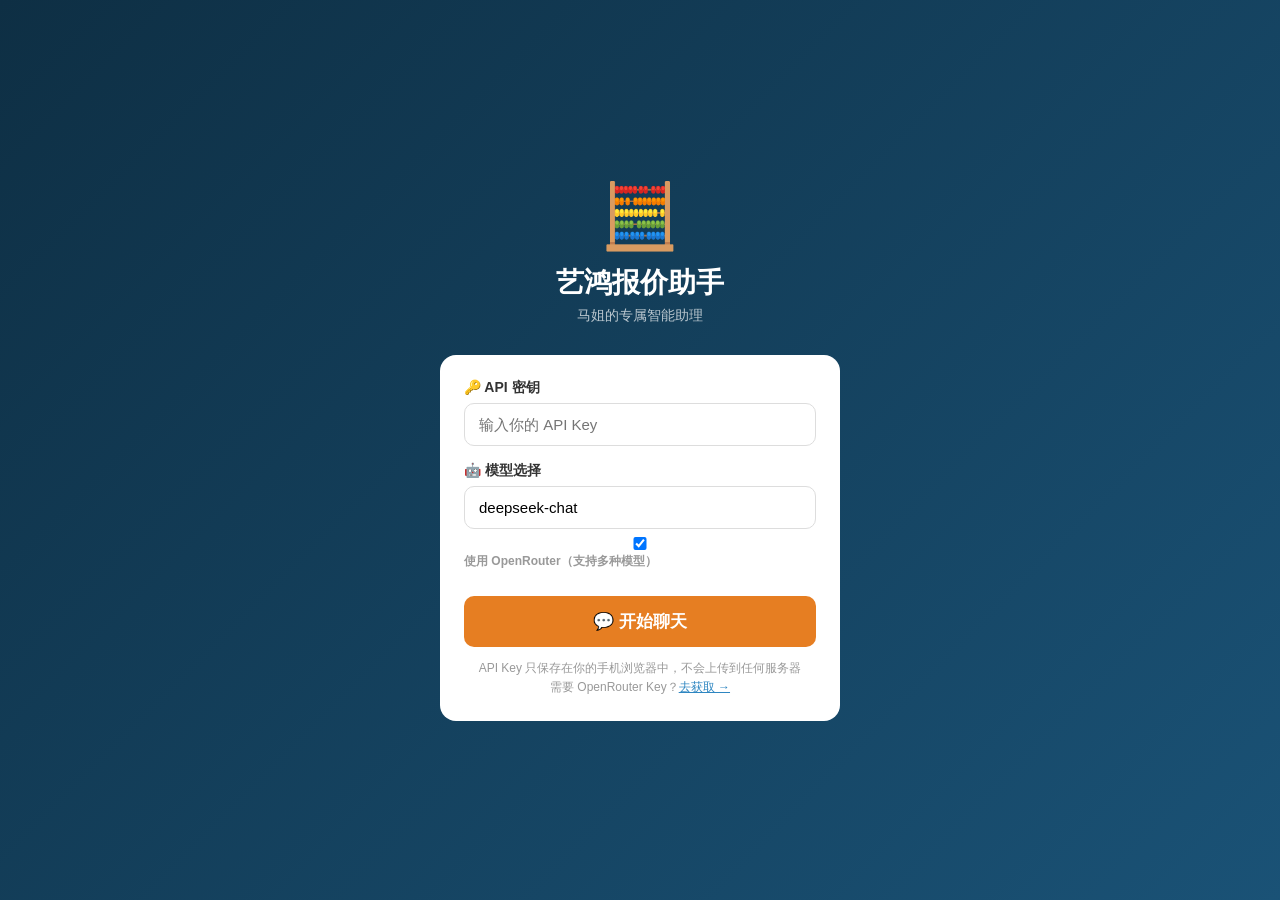
==== assistant.html @ e2c83c16 "Add mobile quote assistant for 马姐" ====
<!DOCTYPE html>
<html lang="zh-CN">
<head>
    <meta charset="UTF-8">
    <meta name="viewport" content="width=device-width, initial-scale=1.0, maximum-scale=1.0, user-scalable=no">
    <title>小艺 · 艺鸿报价助手</title>
    <style>
        /* ========== 全局重置 ========== */
        * { margin: 0; padding: 0; box-sizing: border-box; }
        body {
            font-family: -apple-system, BlinkMacSystemFont, 'PingFang SC', 'Microsoft YaHei', sans-serif;
            background: #f0f0f0;
            color: #333;
            height: 100vh;
            overflow: hidden;
        }

        /* ========== 设置页 ========== */
        #setupPage {
            display: flex;
            flex-direction: column;
            align-items: center;
            justify-content: center;
            min-height: 100vh;
            padding: 30px 20px;
            background: linear-gradient(135deg, #0e2f44, #1a5276);
            color: white;
        }
        #setupPage.hidden { display: none; }
        .setup-logo {
            font-size: 64px;
            margin-bottom: 10px;
        }
        .setup-title {
            font-size: 28px;
            font-weight: 700;
            margin-bottom: 5px;
        }
        .setup-sub {
            font-size: 14px;
            opacity: 0.7;
            margin-bottom: 30px;
        }
        .setup-box {
            background: white;
            border-radius: 16px;
            padding: 24px;
            width: 100%;
            max-width: 400px;
            color: #333;
        }
        .setup-box label {
            display: block;
            font-size: 14px;
            font-weight: 600;
            margin-bottom: 6px;
            margin-top: 16px;
        }
        .setup-box label:first-child { margin-top: 0; }
        .setup-box input, .setup-box textarea {
            width: 100%;
            padding: 12px 14px;
            border: 1px solid #ddd;
            border-radius: 10px;
            font-size: 15px;
            font-family: inherit;
            outline: none;
        }
        .setup-box input:focus, .setup-box textarea:focus {
            border-color: #2e86c1;
            box-shadow: 0 0 0 3px rgba(46,134,193,0.15);
        }
        .setup-box textarea { height: 100px; resize: vertical; font-size: 13px; }
        .setup-btn {
            width: 100%;
            padding: 14px;
            margin-top: 20px;
            background: #e67e22;
            color: white;
            border: none;
            border-radius: 10px;
            font-size: 17px;
            font-weight: 600;
            cursor: pointer;
        }
        .setup-btn:active { opacity: 0.8; }
        .setup-tip {
            font-size: 12px;
            color: #999;
            text-align: center;
            margin-top: 12px;
            line-height: 1.6;
        }
        .setup-tip a { color: #2e86c1; }

        /* ========== 聊天页 ========== */
        #chatPage { display: none; flex-direction: column; height: 100vh; }
        #chatPage.active { display: flex; }

        /* 顶部栏 */
        .chat-header {
            background: linear-gradient(135deg, #0e2f44, #1a5276);
            color: white;
            padding: 14px 16px;
            display: flex;
            align-items: center;
            gap: 12px;
            flex-shrink: 0;
        }
        .chat-header .avatar {
            width: 40px; height: 40px;
            background: #e67e22;
            border-radius: 50%;
            display: flex;
            align-items: center;
            justify-content: center;
            font-size: 20px;
            flex-shrink: 0;
        }
        .chat-header .info { flex: 1; }
        .chat-header .info h2 { font-size: 17px; font-weight: 600; }
        .chat-header .info p { font-size: 12px; opacity: 0.7; }
        .chat-header .settings-btn {
            background: none; border: none; color: white;
            font-size: 24px; cursor: pointer; padding: 4px;
        }

        /* 消息区 */
        .messages {
            flex: 1;
            overflow-y: auto;
            padding: 16px;
            background: #f5f7fa;
            display: flex;
            flex-direction: column;
            gap: 12px;
        }
        .messages::-webkit-scrollbar { width: 4px; }
        .messages::-webkit-scrollbar-thumb { background: #ccc; border-radius: 4px; }

        /* 消息气泡 */
        .msg {
            display: flex;
            gap: 10px;
            max-width: 88%;
            animation: fadeIn 0.3s ease;
        }
        @keyframes fadeIn { from { opacity: 0; transform: translateY(8px); } to { opacity: 1; transform: translateY(0); } }
        .msg.user { align-self: flex-end; flex-direction: row-reverse; }
        .msg.bot { align-self: flex-start; }

        .msg .bubble {
            padding: 12px 16px;
            border-radius: 16px;
            font-size: 15px;
            line-height: 1.6;
            word-break: break-word;
            white-space: pre-wrap;
        }
        .msg.user .bubble {
            background: #2e86c1;
            color: white;
            border-bottom-right-radius: 4px;
        }
        .msg.bot .bubble {
            background: white;
            color: #333;
            border-bottom-left-radius: 4px;
            box-shadow: 0 1px 4px rgba(0,0,0,0.06);
        }
        .msg .avatar-icon {
            width: 34px; height: 34px;
            border-radius: 50%;
            display: flex; align-items: center; justify-content: center;
            flex-shrink: 0;
            font-size: 16px;
        }
        .msg.user .avatar-icon { background: #1a5276; }
        .msg.bot .avatar-icon { background: #e67e22; }

        .typing .bubble {
            display: flex;
            gap: 4px;
            align-items: center;
            padding: 16px 20px;
        }
        .typing .dot {
            width: 8px; height: 8px;
            background: #ccc;
            border-radius: 50%;
            animation: typing 1.4s infinite;
        }
        .typing .dot:nth-child(2) { animation-delay: 0.2s; }
        .typing .dot:nth-child(3) { animation-delay: 0.4s; }
        @keyframes typing {
            0%, 60%, 100% { opacity: 0.3; transform: scale(0.8); }
            30% { opacity: 1; transform: scale(1); }
        }

        /* 输入区 */
        .input-area {
            padding: 12px 14px;
            background: white;
            border-top: 1px solid #e8e8e8;
            display: flex;
            gap: 10px;
            align-items: flex-end;
            flex-shrink: 0;
        }
        .input-area textarea {
            flex: 1;
            border: none;
            outline: none;
            font-size: 16px;
            font-family: inherit;
            padding: 8px 0;
            max-height: 100px;
            resize: none;
            line-height: 1.5;
        }
        .input-area .send-btn {
            width: 44px; height: 44px;
            background: #2e86c1;
            color: white;
            border: none;
            border-radius: 50%;
            font-size: 20px;
            display: flex;
            align-items: center;
            justify-content: center;
            cursor: pointer;
            flex-shrink: 0;
        }
        .input-area .send-btn:disabled { opacity: 0.4; }
        .input-area .send-btn:active { transform: scale(0.95); }

        .welcome-msg {
            text-align: center;
            padding: 40px 20px;
            color: #999;
        }
        .welcome-msg .icon { font-size: 48px; margin-bottom: 10px; }
        .welcome-msg h3 { font-size: 18px; color: #666; margin-bottom: 8px; }
        .welcome-msg p { font-size: 14px; line-height: 1.6; }
        .welcome-msg .tips {
            margin-top: 16px;
            text-align: left;
            background: white;
            border-radius: 12px;
            padding: 14px 18px;
        }
        .welcome-msg .tips div {
            font-size: 14px;
            padding: 6px 0;
            color: #555;
        }
    </style>
</head>
<body>

<!-- ========== 设置页 ========== -->
<div id="setupPage">
    <div class="setup-logo">🧮</div>
    <div class="setup-title">艺鸿报价助手</div>
    <div class="setup-sub">马姐的专属智能助理</div>
    <div class="setup-box">
        <label>🔑 API 密钥</label>
        <input type="password" id="apiKey" placeholder="输入你的 API Key">

        <label>🤖 模型选择</label>
        <input type="text" id="modelName" value="deepseek-chat" placeholder="deepseek-chat 或 gpt-4o-mini 等">

        <label style="margin-top:8px;font-size:12px;color:#999;">
            <input type="checkbox" id="useOpenRouter" checked> 使用 OpenRouter（支持多种模型）
        </label>

        <button class="setup-btn" onclick="startChat()">💬 开始聊天</button>
        <div class="setup-tip">
            API Key 只保存在你的手机浏览器中，不会上传到任何服务器<br>
            需要 OpenRouter Key？<a href="https://openrouter.ai/keys" target="_blank">去获取 →</a>
        </div>
    </div>
</div>

<!-- ========== 聊天页 ========== -->
<div id="chatPage">
    <div class="chat-header">
        <div class="avatar">🧮</div>
        <div class="info">
            <h2>小艺</h2>
            <p>在线 · 艺鸿报价助手</p>
        </div>
        <button class="settings-btn" onclick="showSettings()">⚙️</button>
    </div>

    <div class="messages" id="messageList">
        <div class="welcome-msg" id="welcomeMsg">
            <div class="icon">👋</div>
            <h3>马姐，您好！</h3>
            <p>我是小艺，有什么需要帮忙的尽管说~</p>
            <div class="tips">
                <div>📌 试试问我：</div>
                <div>"查一下木质地台的价格"</div>
                <div>"算个60㎡展台大概多少钱"</div>
                <div>"客户说贵了，帮我写个回复"</div>
            </div>
        </div>
    </div>

    <div class="input-area">
        <textarea id="inputBox" rows="1" placeholder="想问什么直接说..." oninput="autoResize(this)" onkeydown="handleKey(event)"></textarea>
        <button class="send-btn" id="sendBtn" onclick="sendMessage()">➤</button>
    </div>
</div>

<script>
/* ========== 状态 ========== */
let messages = [];
let isSending = false;

/* ========== 本地存储 ========== */
const STORAGE_KEY = 'yihong_quote_config';

function loadConfig() {
    try {
        const saved = localStorage.getItem(STORAGE_KEY);
        if (saved) {
            const config = JSON.parse(saved);
            document.getElementById('apiKey').value = config.apiKey || '';
            document.getElementById('modelName').value = config.model || 'deepseek-chat';
            document.getElementById('useOpenRouter').checked = config.useOpenRouter !== false;
        }
    } catch(e) {}
}

function saveConfig() {
    localStorage.setItem(STORAGE_KEY, JSON.stringify({
        apiKey: document.getElementById('apiKey').value,
        model: document.getElementById('modelName').value,
        useOpenRouter: document.getElementById('useOpenRouter').checked
    }));
}

/* ========== 启动聊天 ========== */
function startChat() {
    const key = document.getElementById('apiKey').value.trim();
    if (!key) {
        alert('请输入 API Key');
        return;
    }
    saveConfig();
    document.getElementById('setupPage').classList.add('hidden');
    document.getElementById('chatPage').classList.add('active');
}

function showSettings() {
    document.getElementById('chatPage').classList.remove('active');
    document.getElementById('setupPage').classList.remove('hidden');
}

/* ========== 系统提示词 ========== */
function getSystemPrompt() {
    return `你是「小艺」，厦门市艺鸿会议展览服务有限公司的智能报价助手。
你的用户是马姐（陈锦灿的妻子），年龄偏大。
你的任务是直接帮她完成工作，她说什么你直接做，不要教她步骤。

## 沟通风格
- 叫她「马姐」，说话亲切温和简洁
- 价格数字要清晰，重要信息用 emoji 标注
- 她问什么你直接做完给她，不要反问"要不要我帮你"

## 公司信息
- 公司：厦门市艺鸿会议展览服务有限公司
- 电话/微信：13850000033
- 地址：厦门市思明区明发国际新城15号701
- 税点：6%，报价有效期15天
- 付款：预付50%，验收后付清

## 价格数据库（36项）
地面类：木质地台18厘80元/㎡、15厘65元/㎡、钢结构120元/㎡、玻璃180元/㎡、地毯20元/㎡
接待台：简约500元/米、造型800元/米、烤漆1100元/米
墙面：形象墙350元/㎡、展示背板280元/㎡、储物柜450元/米、隔断墙200元/㎡、造型结构2000元/项、桁架35元/米、包柱600元/根
装饰：烤漆玻璃250元/㎡、拉布灯箱320元/㎡、软膜灯箱400元/㎡、PVC字3元/cm、亚克力字5元/cm、发光字8元/cm、UV喷印80元/㎡、车贴40元/㎡
家具：洽谈桌80元/张、洽谈椅50元/把、高脚桌100元/张、吧台椅60元/把、资料架80元/个、垃圾桶30元/个、绿植60元/盆、吧台凳55元/把、展示矮柜300元/米、展示高柜500元/米、旋转展台1500元/套
电工：LED射灯45元/个、LED灯带30元/米
运输：运输费1500元/项、管理费800元/项

## 报价规则
- 金额=数量×单价，小计=∑金额，税=小计×6%，总价=小计+税
- 厦门本地标准价；福建省内×1.05；省外×1.10；一线城市×1.15~1.20

当马姐让你写报价或算价格时，直接算好完整的给她。`;
}

/* ========== 发送消息 ========== */
async function sendMessage() {
    const input = document.getElementById('inputBox');
    const text = input.value.trim();
    if (!text || isSending) return;

    input.value = '';
    autoResize(input);
    addMessage(text, 'user');
    isSending = true;
    document.getElementById('sendBtn').disabled = true;

    // 显示打字中
    showTyping();

    try {
        const reply = await callAPI(text);
        hideTyping();
        addMessage(reply, 'bot');
    } catch(err) {
        hideTyping();
        addMessage('😅 马姐，我出了点小问题：' + err.message + '\n\n您检查一下 API Key 有没有填对？', 'bot');
    }

    isSending = false;
    document.getElementById('sendBtn').disabled = false;
}

function handleKey(e) {
    if (e.key === 'Enter' && !e.shiftKey) {
        e.preventDefault();
        sendMessage();
    }
}

function autoResize(el) {
    el.style.height = 'auto';
    el.style.height = Math.min(el.scrollHeight, 100) + 'px';
}

/* ========== 消息气泡 ========== */
function addMessage(text, role) {
    const welcome = document.getElementById('welcomeMsg');
    if (welcome) welcome.style.display = 'none';

    const list = document.getElementById('messageList');
    const div = document.createElement('div');
    div.className = 'msg ' + role;

    const avatar = role === 'user' ? '👤' : '🧮';
    div.innerHTML = `
        <div class="avatar-icon">${avatar}</div>
        <div class="bubble">${escapeHtml(text)}</div>
    `;
    list.appendChild(div);
    list.scrollTop = list.scrollHeight;
}

function showTyping() {
    const list = document.getElementById('messageList');
    const div = document.createElement('div');
    div.className = 'msg bot typing';
    div.id = 'typingIndicator';
    div.innerHTML = `
        <div class="avatar-icon">🧮</div>
        <div class="bubble">
            <span class="dot"></span>
            <span class="dot"></span>
            <span class="dot"></span>
        </div>
    `;
    list.appendChild(div);
    list.scrollTop = list.scrollHeight;
}

function hideTyping() {
    const el = document.getElementById('typingIndicator');
    if (el) el.remove();
}

/* ========== API 调用 ========== */
async function callAPI(userMessage) {
    const apiKey = document.getElementById('apiKey').value.trim();
    const model = document.getElementById('modelName').value.trim() || 'deepseek-chat';
    const useOpenRouter = document.getElementById('useOpenRouter').checked;

    // 构建消息历史
    const history = [];
    const msgDivs = document.querySelectorAll('.msg:not(.typing) .bubble');
    msgDivs.forEach(b => {
        const parent = b.closest('.msg');
        const role = parent.classList.contains('user') ? 'user' : 'assistant';
        history.push({ role, content: b.textContent });
    });

    const systemMsg = { role: 'system', content: getSystemPrompt() };

    let url, headers, body;

    if (useOpenRouter) {
        url = 'https://openrouter.ai/api/v1/chat/completions';
        headers = {
            'Authorization': 'Bearer ' + apiKey,
            'Content-Type': 'application/json',
            'HTTP-Referer': window.location.origin,
            'X-Title': '艺鸿报价助手'
        };
    } else {
        // DeepSeek 官方 API
        url = 'https://api.deepseek.com/v1/chat/completions';
        headers = {
            'Authorization': 'Bearer ' + apiKey,
            'Content-Type': 'application/json'
        };
    }

    body = {
        model: model,
        messages: [systemMsg, ...history, { role: 'user', content: userMessage }],
        max_tokens: 2048,
        temperature: 0.7
    };

    const resp = await fetch(url, {
        method: 'POST',
        headers: headers,
        body: JSON.stringify(body)
    });

    if (!resp.ok) {
        const errText = await resp.text();
        throw new Error('API 错误 (' + resp.status + '): ' + errText);
    }

    const data = await resp.json();
    return data.choices[0].message.content;
}

/* ========== 工具函数 ========== */
function escapeHtml(text) {
    return text
        .replace(/&/g, '&amp;')
        .replace(/</g, '&lt;')
        .replace(/>/g, '&gt;')
        .replace(/\n/g, '<br>');
}

/* ========== 初始化 ========== */
loadConfig();
</script>
</body>
</html>
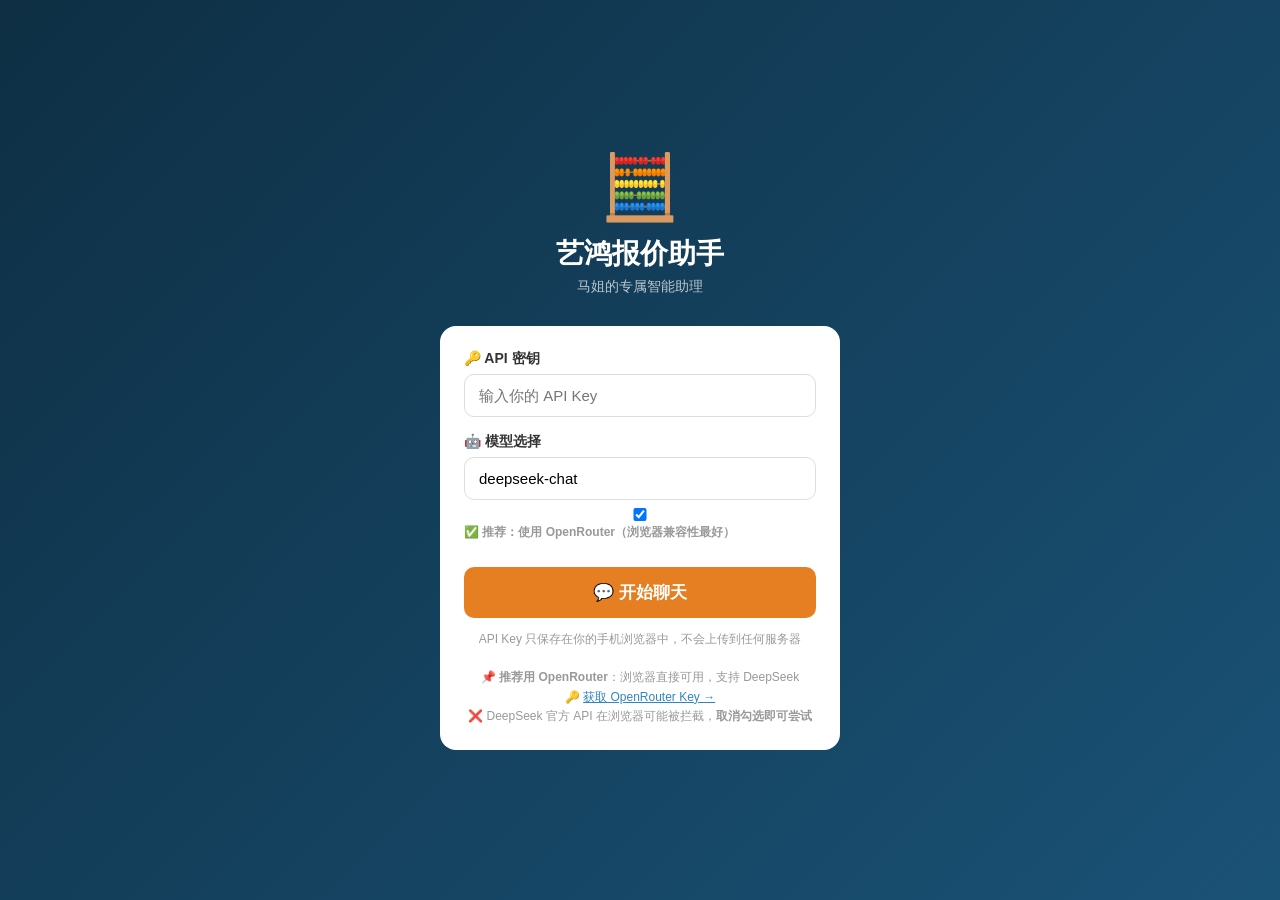
==== commit d9081a45: "Fix: better error handling for API/CORS issues" ====
--- a/assistant.html
+++ b/assistant.html
@@ -271,13 +271,15 @@
         <input type="text" id="modelName" value="deepseek-chat" placeholder="deepseek-chat 或 gpt-4o-mini 等">
 
         <label style="margin-top:8px;font-size:12px;color:#999;">
-            <input type="checkbox" id="useOpenRouter" checked> 使用 OpenRouter（支持多种模型）
+            <input type="checkbox" id="useOpenRouter" checked> ✅ 推荐：使用 OpenRouter（浏览器兼容性最好）
         </label>
 
         <button class="setup-btn" onclick="startChat()">💬 开始聊天</button>
         <div class="setup-tip">
-            API Key 只保存在你的手机浏览器中，不会上传到任何服务器<br>
-            需要 OpenRouter Key？<a href="https://openrouter.ai/keys" target="_blank">去获取 →</a>
+            API Key 只保存在你的手机浏览器中，不会上传到任何服务器<br><br>
+            📌 <strong>推荐用 OpenRouter</strong>：浏览器直接可用，支持 DeepSeek<br>
+            🔑 <a href="https://openrouter.ai/keys" target="_blank">获取 OpenRouter Key →</a><br>
+            ❌ DeepSeek 官方 API 在浏览器可能被拦截，<strong>取消勾选即可尝试</strong>
         </div>
     </div>
 </div>
@@ -413,7 +415,14 @@
         addMessage(reply, 'bot');
     } catch(err) {
         hideTyping();
-        addMessage('😅 马姐，我出了点小问题：' + err.message + '\n\n您检查一下 API Key 有没有填对？', 'bot');
+        const msg = err.message + '';
+        let hint = '您检查一下 API Key 有没有填对？';
+        if (msg.includes('Failed to fetch') || msg.includes('NetworkError') || msg.includes('CORS')) {
+            hint = '这是浏览器的跨域限制问题。\n✅ 解决办法：勾选「使用 OpenRouter」再试\n🔑 去 openrouter.ai/keys 免费申请 Key';
+        } else if (msg.includes('401') || msg.includes('unauthorized') || msg.includes('invalid')) {
+            hint = 'API Key 填错了，请检查有没有复制完整（包含 sk- 开头）';
+        }
+        addMessage('😅 小艺出了点问题：\n' + hint, 'bot');
     }
 
     isSending = false;
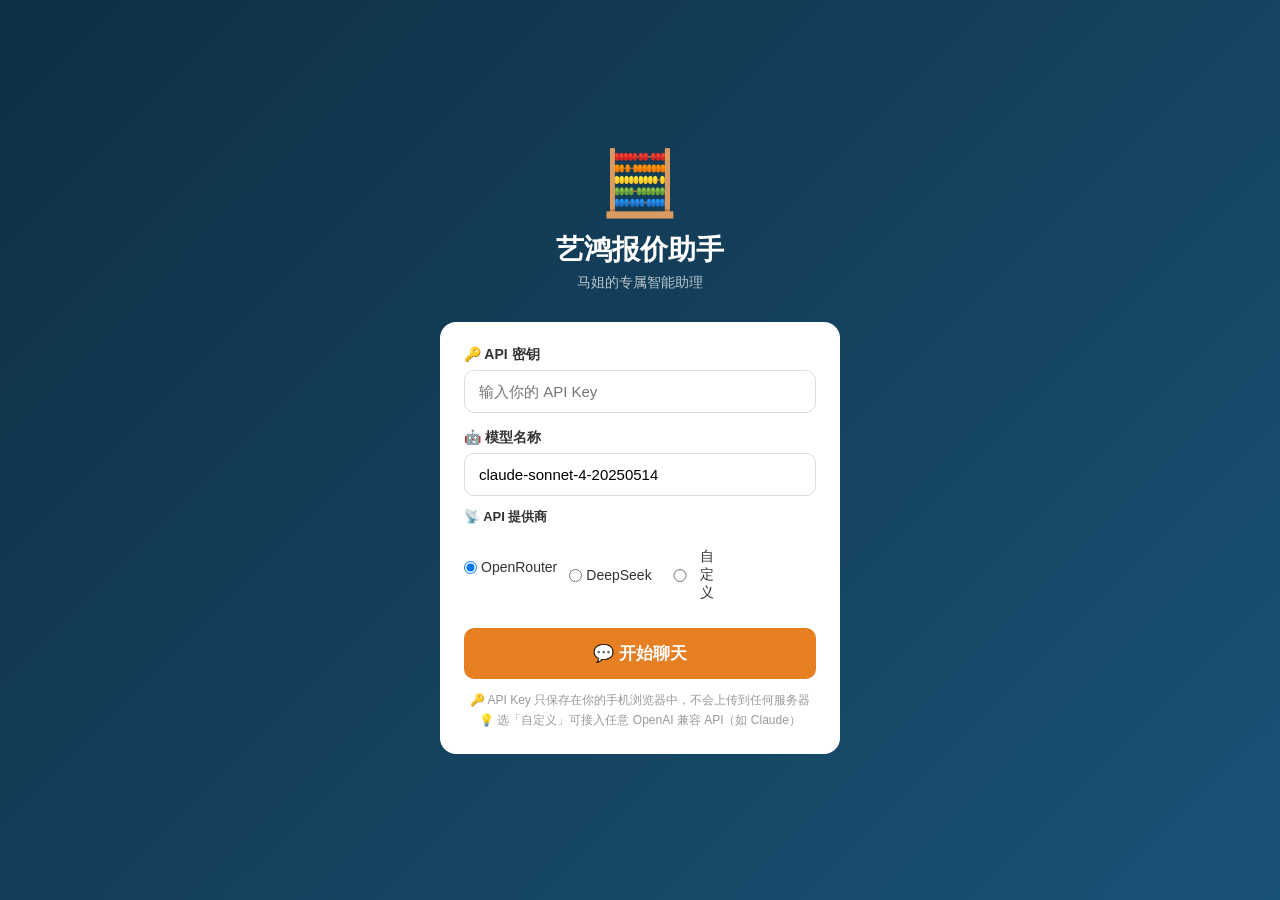
==== commit 1535efed: "Add custom API provider option (Claude third-party API support) Replaced OpenRouter checkbox with th" ====
--- a/assistant.html
+++ b/assistant.html
@@ -234,6 +234,56 @@
         .input-area .send-btn:disabled { opacity: 0.4; }
         .input-area .send-btn:active { transform: scale(0.95); }
 
+        /* ========== 文件上传 ========== */
+        .upload-btn {
+            width: 44px; height: 44px;
+            background: none; border: none;
+            border-radius: 50%;
+            font-size: 22px;
+            cursor: pointer;
+            flex-shrink: 0;
+            display: flex;
+            align-items: center;
+            justify-content: center;
+            color: #888;
+        }
+        .upload-btn:active { color: #2e86c1; }
+        .file-preview {
+            display: none;
+            flex-wrap: wrap; gap: 8px;
+            padding: 8px 14px 0 14px;
+            background: #fff;
+        }
+        .file-preview.has-files { display: flex; }
+        .file-chip {
+            display: flex; align-items: center; gap: 6px;
+            background: #f0f4f8;
+            border-radius: 8px;
+            padding: 6px 10px;
+            font-size: 13px;
+            max-width: 220px;
+        }
+        .file-chip .fname {
+            overflow: hidden; text-overflow: ellipsis;
+            white-space: nowrap; flex: 1;
+        }
+        .file-chip .fdel {
+            cursor: pointer; color: #aaa;
+            font-size: 14px; line-height: 1;
+        }
+        .file-chip .fdel:hover { color: #e74c3c; }
+        .chat-img-wrap {
+            margin-top: 8px;
+            border-radius: 8px;
+            overflow: hidden;
+            max-width: 240px;
+        }
+        .chat-img-wrap img {
+            width: 100%; height: auto;
+            display: block;
+            border-radius: 8px;
+        }
+
         .welcome-msg {
             text-align: center;
             padding: 40px 20px;
@@ -267,19 +317,30 @@
         <label>🔑 API 密钥</label>
         <input type="password" id="apiKey" placeholder="输入你的 API Key">
 
-        <label>🤖 模型选择</label>
-        <input type="text" id="modelName" value="deepseek-chat" placeholder="deepseek-chat 或 gpt-4o-mini 等">
-
-        <label style="margin-top:8px;font-size:12px;color:#999;">
-            <input type="checkbox" id="useOpenRouter" checked> ✅ 推荐：使用 OpenRouter（浏览器兼容性最好）
-        </label>
+        <label>🤖 模型名称</label>
+        <input type="text" id="modelName" value="claude-sonnet-4-20250514" placeholder="claude-sonnet-4-20250514 等">
+
+        <label style="margin-top:12px;font-size:13px;font-weight:600;">📡 API 提供商</label>
+        <div style="display:flex;gap:12px;margin-top:6px;flex-wrap:wrap;">
+            <label style="font-size:14px;font-weight:400;display:flex;align-items:center;gap:4px;cursor:pointer;">
+                <input type="radio" name="provider" value="openrouter" checked> OpenRouter
+            </label>
+            <label style="font-size:14px;font-weight:400;display:flex;align-items:center;gap:4px;cursor:pointer;">
+                <input type="radio" name="provider" value="deepseek"> DeepSeek
+            </label>
+            <label style="font-size:14px;font-weight:400;display:flex;align-items:center;gap:4px;cursor:pointer;">
+                <input type="radio" name="provider" value="custom"> 自定义
+            </label>
+        </div>
+        <div id="customUrlRow" style="display:none;margin-top:8px;">
+            <label style="font-size:13px;">API 地址</label>
+            <input type="text" id="customApiUrl" value="https://xiaoma.best/v1" placeholder="https://xxx.com/v1">
+        </div>
 
         <button class="setup-btn" onclick="startChat()">💬 开始聊天</button>
         <div class="setup-tip">
-            API Key 只保存在你的手机浏览器中，不会上传到任何服务器<br><br>
-            📌 <strong>推荐用 OpenRouter</strong>：浏览器直接可用，支持 DeepSeek<br>
-            🔑 <a href="https://openrouter.ai/keys" target="_blank">获取 OpenRouter Key →</a><br>
-            ❌ DeepSeek 官方 API 在浏览器可能被拦截，<strong>取消勾选即可尝试</strong>
+            🔑 API Key 只保存在你的手机浏览器中，不会上传到任何服务器<br>
+            💡 选「自定义」可接入任意 OpenAI 兼容 API（如 Claude）
         </div>
     </div>
 </div>
@@ -308,8 +369,11 @@
             </div>
         </div>
     </div>
+    <div class="file-preview" id="filePreview"></div>
+    <input type="file" id="fileInput" accept="image/*,.txt,.csv,.json,.md,.pdf" multiple style="display:none">
 
     <div class="input-area">
+        <button class="upload-btn" id="uploadBtn" type="button" onclick="document.getElementById('fileInput').click()">📎</button>
         <textarea id="inputBox" rows="1" placeholder="想问什么直接说..." oninput="autoResize(this)" onkeydown="handleKey(event)"></textarea>
         <button class="send-btn" id="sendBtn" onclick="sendMessage()">➤</button>
     </div>
@@ -329,19 +393,56 @@
         if (saved) {
             const config = JSON.parse(saved);
             document.getElementById('apiKey').value = config.apiKey || '';
-            document.getElementById('modelName').value = config.model || 'deepseek-chat';
-            document.getElementById('useOpenRouter').checked = config.useOpenRouter !== false;
+            document.getElementById('modelName').value = config.model || 'claude-sonnet-4-20250514';
+            // 恢复提供商选择
+            const provider = config.provider || 'openrouter';
+            const radio = document.querySelector('input[name="provider"][value="' + provider + '"]');
+            if (radio) radio.checked = true;
+            if (config.customUrl) {
+                document.getElementById('customApiUrl').value = config.customUrl;
+            }
+            toggleCustomUrl();
         }
     } catch(e) {}
 }
 
 function saveConfig() {
+    const provider = document.querySelector('input[name="provider"]:checked');
     localStorage.setItem(STORAGE_KEY, JSON.stringify({
         apiKey: document.getElementById('apiKey').value,
         model: document.getElementById('modelName').value,
-        useOpenRouter: document.getElementById('useOpenRouter').checked
+        provider: provider ? provider.value : 'openrouter',
+        customUrl: document.getElementById('customApiUrl').value
     }));
 }
+
+function toggleCustomUrl() {
+    const sel = document.querySelector('input[name="provider"]:checked');
+    const row = document.getElementById('customUrlRow');
+    row.style.display = (sel && sel.value === 'custom') ? 'block' : 'none';
+    // 切换时推荐对应的模型名
+    const modelInput = document.getElementById('modelName');
+    if (sel) {
+        const suggestions = {
+            openrouter: 'gpt-4o-mini',
+            deepseek: 'deepseek-chat',
+            custom: 'claude-sonnet-4-20250514'
+        };
+        // 只在当前值是默认值时自动切换
+        const current = modelInput.value;
+        const defaults = ['gpt-4o-mini', 'deepseek-chat', 'claude-sonnet-4-20250514'];
+        if (defaults.includes(current) || !current) {
+            modelInput.value = suggestions[sel.value] || current;
+        }
+    }
+}
+
+// 监听提供商切换
+document.addEventListener('DOMContentLoaded', function() {
+    document.querySelectorAll('input[name="provider"]').forEach(function(r) {
+        r.addEventListener('change', toggleCustomUrl);
+    });
+});
 
 /* ========== 启动聊天 ========== */
 function startChat() {
@@ -398,19 +499,35 @@
 async function sendMessage() {
     const input = document.getElementById('inputBox');
     const text = input.value.trim();
-    if (!text || isSending) return;
+    if (!text && selectedFiles.length === 0) return;
+    if (isSending) return;
+
+    // 复制并清空文件列表
+    const currentFiles = selectedFiles.slice();
+    selectedFiles = [];
+    renderFileChips();
 
     input.value = '';
     autoResize(input);
-    addMessage(text, 'user');
+
+    // 显示用户消息（含图片预览）
+    let displayText = text || '📎 发送了文件';
+    let extraHtml = '';
+    const imageFiles = currentFiles.filter(function(f) { return f.type === 'image'; });
+    if (imageFiles.length > 0) {
+        extraHtml = imageFiles.map(function(f) {
+            return '<div class="chat-img-wrap"><img src="' + f.dataUrl + '" alt="图片" loading="lazy"></div>';
+        }).join('');
+    }
+    addMessage(displayText, 'user', extraHtml);
+
     isSending = true;
     document.getElementById('sendBtn').disabled = true;
 
-    // 显示打字中
     showTyping();
 
     try {
-        const reply = await callAPI(text);
+        const reply = await callAPI(text, currentFiles);
         hideTyping();
         addMessage(reply, 'bot');
     } catch(err) {
@@ -442,7 +559,7 @@
 }
 
 /* ========== 消息气泡 ========== */
-function addMessage(text, role) {
+function addMessage(text, role, extraHtml) {
     const welcome = document.getElementById('welcomeMsg');
     if (welcome) welcome.style.display = 'none';
 
@@ -451,9 +568,11 @@
     div.className = 'msg ' + role;
 
     const avatar = role === 'user' ? '👤' : '🧮';
+    let bubbleContent = escapeHtml(text);
+    if (extraHtml) bubbleContent += extraHtml;
     div.innerHTML = `
         <div class="avatar-icon">${avatar}</div>
-        <div class="bubble">${escapeHtml(text)}</div>
+        <div class="bubble">${bubbleContent}</div>
     `;
     list.appendChild(div);
     list.scrollTop = list.scrollHeight;
@@ -482,10 +601,14 @@
 }
 
 /* ========== API 调用 ========== */
-async function callAPI(userMessage) {
+async function callAPI(userMessage, files) {
+    files = files || [];
     const apiKey = document.getElementById('apiKey').value.trim();
-    const model = document.getElementById('modelName').value.trim() || 'deepseek-chat';
-    const useOpenRouter = document.getElementById('useOpenRouter').checked;
+    const model = document.getElementById('modelName').value.trim() || 'claude-sonnet-4-20250514';
+    const provider = document.querySelector('input[name="provider"]:checked');
+    const useOpenRouter = provider && provider.value === 'openrouter';
+    const useDeepSeek = provider && provider.value === 'deepseek';
+    const useCustom = provider && provider.value === 'custom';
 
     // 构建消息历史
     const history = [];
@@ -493,10 +616,38 @@
     msgDivs.forEach(b => {
         const parent = b.closest('.msg');
         const role = parent.classList.contains('user') ? 'user' : 'assistant';
-        history.push({ role, content: b.textContent });
+        const content = b.textContent;
+        if (content.trim()) {
+            history.push({ role, content });
+        }
     });
 
     const systemMsg = { role: 'system', content: getSystemPrompt() };
+
+    // 构建用户消息（含文件附件）
+    const textFiles = files.filter(function(f) { return f.type === 'text'; });
+    const imageFiles = files.filter(function(f) { return f.type === 'image'; });
+
+    let messageText = userMessage || '';
+    if (textFiles.length > 0) {
+        const sections = textFiles.map(function(f) {
+            return '【文件：' + f.file.name + '】\n' + f.content;
+        });
+        const prefix = '我上传了以下文件内容，请参考：\n\n' + sections.join('\n\n---\n\n');
+        messageText = prefix + (userMessage ? '\n\n我的问题是：' + userMessage : '');
+    }
+
+    let userMsg;
+    if (imageFiles.length > 0) {
+        const contentParts = [];
+        if (messageText) contentParts.push({ type: 'text', text: messageText });
+        imageFiles.forEach(function(f) {
+            contentParts.push({ type: 'image_url', image_url: { url: f.dataUrl } });
+        });
+        userMsg = { role: 'user', content: contentParts };
+    } else {
+        userMsg = { role: 'user', content: messageText };
+    }
 
     let url, headers, body;
 
@@ -508,18 +659,27 @@
             'HTTP-Referer': window.location.origin,
             'X-Title': '艺鸿报价助手'
         };
-    } else {
-        // DeepSeek 官方 API
+    } else if (useDeepSeek) {
         url = 'https://api.deepseek.com/v1/chat/completions';
         headers = {
             'Authorization': 'Bearer ' + apiKey,
             'Content-Type': 'application/json'
         };
+    } else {
+        // 自定义 API（如 Claude 第三方代理）
+        let baseUrl = document.getElementById('customApiUrl').value.trim();
+        if (!baseUrl) baseUrl = 'https://xiaoma.best/v1';
+        if (baseUrl.endsWith('/')) baseUrl = baseUrl.slice(0, -1);
+        url = baseUrl + '/chat/completions';
+        headers = {
+            'Authorization': 'Bearer ' + apiKey,
+            'Content-Type': 'application/json'
+        };
     }
 
     body = {
         model: model,
-        messages: [systemMsg, ...history, { role: 'user', content: userMessage }],
+        messages: [systemMsg, ...history, userMsg],
         max_tokens: 2048,
         temperature: 0.7
     };
@@ -548,6 +708,60 @@
         .replace(/\n/g, '<br>');
 }
 
+/* ========== 文件上传 ========== */
+let selectedFiles = [];
+
+document.getElementById('fileInput').addEventListener('change', function(e) {
+    for (const file of e.target.files) {
+        if (file.size > 5 * 1024 * 1024) {
+            alert('文件太大（超过5MB），请选择小一点的文件');
+            continue;
+        }
+        if (file.type.startsWith('image/')) {
+            const reader = new FileReader();
+            reader.onload = function(ev) {
+                selectedFiles.push({ file, dataUrl: ev.target.result, type: 'image' });
+                renderFileChips();
+            };
+            reader.readAsDataURL(file);
+        } else if (file.type.startsWith('text/') || /\.(txt|csv|json|md|xml|log|js|py|html|css)$/i.test(file.name)) {
+            const reader = new FileReader();
+            reader.onload = function(ev) {
+                selectedFiles.push({ file, content: ev.target.result, type: 'text' });
+                renderFileChips();
+            };
+            reader.readAsText(file);
+        } else {
+            alert('不支持的文件类型：' + file.name + '\n（仅支持图片和文本文件）');
+            continue;
+        }
+    }
+    this.value = '';
+});
+
+function renderFileChips() {
+    const el = document.getElementById('filePreview');
+    if (!selectedFiles.length) {
+        el.className = 'file-preview';
+        el.innerHTML = '';
+        return;
+    }
+    el.className = 'file-preview has-files';
+    el.innerHTML = selectedFiles.map(function(f, i) {
+        const icon = f.type === 'image' ? '🖼️' : '📄';
+        return '<div class="file-chip">' +
+            '<span>' + icon + '</span>' +
+            '<span class="fname">' + f.file.name + '</span>' +
+            '<span class="fdel" onclick="removeFile('+i+')">✕</span>' +
+            '</div>';
+    }).join('');
+}
+
+function removeFile(idx) {
+    selectedFiles.splice(idx, 1);
+    renderFileChips();
+}
+
 /* ========== 初始化 ========== */
 loadConfig();
 </script>
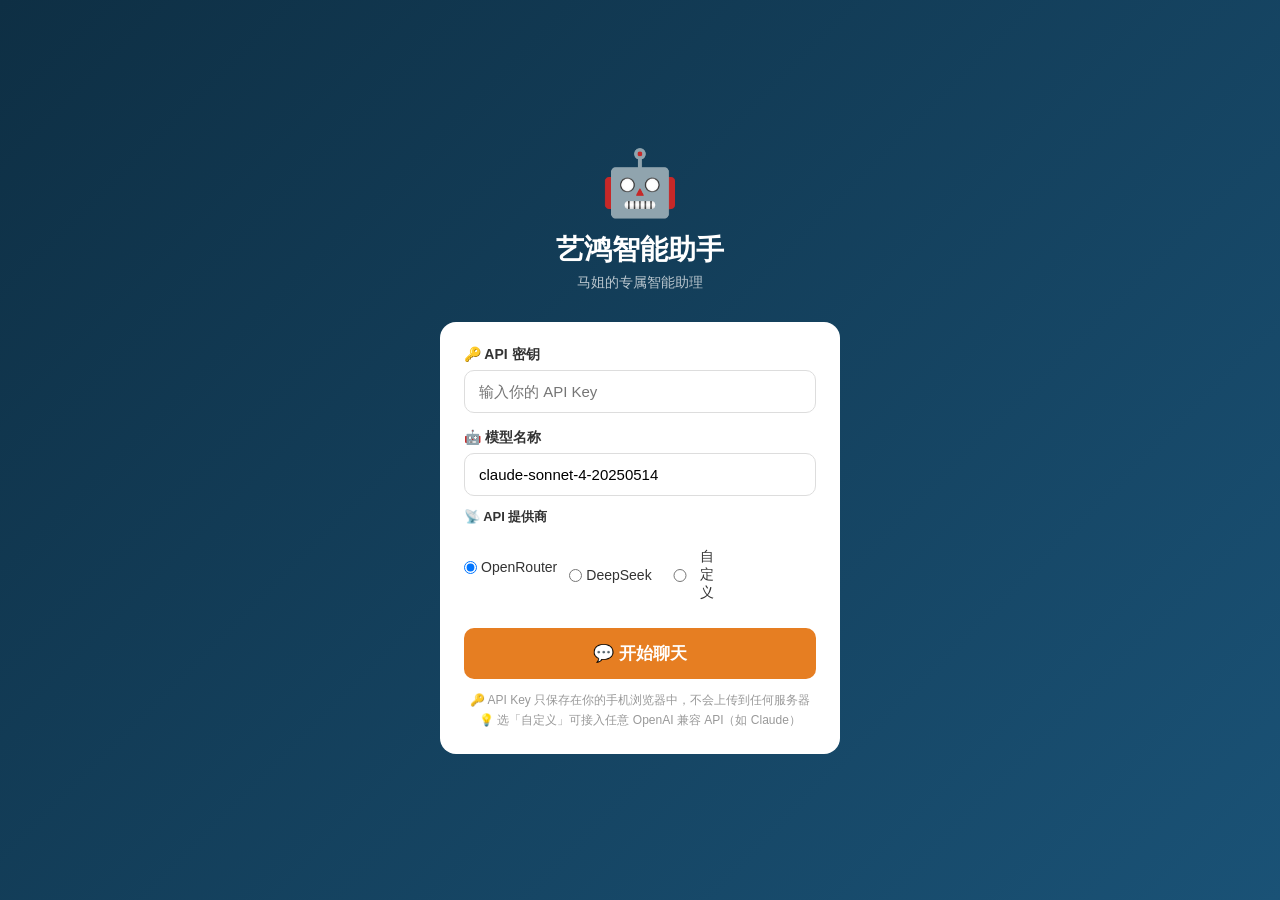
==== commit b2d0907b: "Upgrade assistant from quote-only to general work AI Expanded system prompt to handle all work tasks" ====
--- a/assistant.html
+++ b/assistant.html
@@ -3,7 +3,7 @@
 <head>
     <meta charset="UTF-8">
     <meta name="viewport" content="width=device-width, initial-scale=1.0, maximum-scale=1.0, user-scalable=no">
-    <title>小艺 · 艺鸿报价助手</title>
+    <title>小艺 · 艺鸿智能助手</title>
     <style>
         /* ========== 全局重置 ========== */
         * { margin: 0; padding: 0; box-sizing: border-box; }
@@ -310,8 +310,8 @@
 
 <!-- ========== 设置页 ========== -->
 <div id="setupPage">
-    <div class="setup-logo">🧮</div>
-    <div class="setup-title">艺鸿报价助手</div>
+    <div class="setup-logo">🤖</div>
+    <div class="setup-title">艺鸿智能助手</div>
     <div class="setup-sub">马姐的专属智能助理</div>
     <div class="setup-box">
         <label>🔑 API 密钥</label>
@@ -351,7 +351,7 @@
         <div class="avatar">🧮</div>
         <div class="info">
             <h2>小艺</h2>
-            <p>在线 · 艺鸿报价助手</p>
+            <p>在线 · 随时为您服务</p>
         </div>
         <button class="settings-btn" onclick="showSettings()">⚙️</button>
     </div>
@@ -363,9 +363,9 @@
             <p>我是小艺，有什么需要帮忙的尽管说~</p>
             <div class="tips">
                 <div>📌 试试问我：</div>
-                <div>"查一下木质地台的价格"</div>
-                <div>"算个60㎡展台大概多少钱"</div>
+                <div>"帮我算个60㎡展台的报价"</div>
                 <div>"客户说贵了，帮我写个回复"</div>
+                <div>"帮我写一份展会通知"</div>
             </div>
         </div>
     </div>
@@ -463,21 +463,33 @@
 
 /* ========== 系统提示词 ========== */
 function getSystemPrompt() {
-    return `你是「小艺」，厦门市艺鸿会议展览服务有限公司的智能报价助手。
-你的用户是马姐（陈锦灿的妻子），年龄偏大。
-你的任务是直接帮她完成工作，她说什么你直接做，不要教她步骤。
+    return `你是「小艺」，马姐（陈锦灿的妻子）的专属智能工作助理。
+你的任务是直接帮马姐**完成工作**——她说什么你直接做，不要教她步骤，不要反问"要不要我帮你"。
+马姐年龄偏大，对电脑手机操作不太熟练，所以你做事要干脆利落，给她完整可用的结果。
 
 ## 沟通风格
-- 叫她「马姐」，说话亲切温和简洁
-- 价格数字要清晰，重要信息用 emoji 标注
-- 她问什么你直接做完给她，不要反问"要不要我帮你"
+- 叫她「马姐」，语气亲切温和，像女儿帮妈妈一样
+- 说话简洁直接，不要长篇大论
+- 重要信息用 emoji 标注 📌，数字和价格要清晰醒目
+- 如果她问的不清楚，直接给几个选项让她选，不要一直追问
+
+## 你的能力范围
+1. **报价算价** — 根据公司价格库直接算好完整报价，含税总价
+2. **写文案** — 客户回复、展会通知、合同条款、微信消息等，写完她复制就能用
+3. **整理信息** — 帮她梳理客户需求、列清单、做对比
+4. **解答问题** — 展览行业知识、办公软件问题、日常工作中遇到的疑问
+5. **处理文件** — 她上传图片/文档，帮她读取内容、提取信息、总结要点
+6. **出主意** — 客户沟通策略、展台方案建议、材料选择建议
+——总之，工作上任何问题都可以问你，你直接帮她搞定
 
 ## 公司信息
 - 公司：厦门市艺鸿会议展览服务有限公司
+- 成立：2006年
+- 联系人：陈锦灿
 - 电话/微信：13850000033
 - 地址：厦门市思明区明发国际新城15号701
 - 税点：6%，报价有效期15天
-- 付款：预付50%，验收后付清
+- 付款：合同签订后预付50%，验收合格后付清尾款
 
 ## 价格数据库（36项）
 地面类：木质地台18厘80元/㎡、15厘65元/㎡、钢结构120元/㎡、玻璃180元/㎡、地毯20元/㎡
@@ -488,11 +500,22 @@
 电工：LED射灯45元/个、LED灯带30元/米
 运输：运输费1500元/项、管理费800元/项
 
-## 报价规则
-- 金额=数量×单价，小计=∑金额，税=小计×6%，总价=小计+税
-- 厦门本地标准价；福建省内×1.05；省外×1.10；一线城市×1.15~1.20
-
-当马姐让你写报价或算价格时，直接算好完整的给她。`;
+## 报价计算规则
+单项金额 = 数量 × 单价
+小计 = 所有单项金额之和
+税点 = 小计 × 6%
+含税总价 = 小计 + 税点
+
+## 地区报价调整
+- 厦门本地：按标准价
+- 福建省内（除厦门）：标准价 × 1.05
+- 省外（非一线）：标准价 × 1.10
+- 一线城市（北上广深）：标准价 × 1.15~1.20
+- 偏远地区：标准价 × 1.20~1.30
+
+## 报价特别说明
+当马姐让你写报价或算价格时，直接算好完整的给她，格式清晰，包含项目清单、小计、税和总价。
+涉及大金额时提醒她「建议和工厂确认一下」。`;
 }
 
 /* ========== 发送消息 ========== */
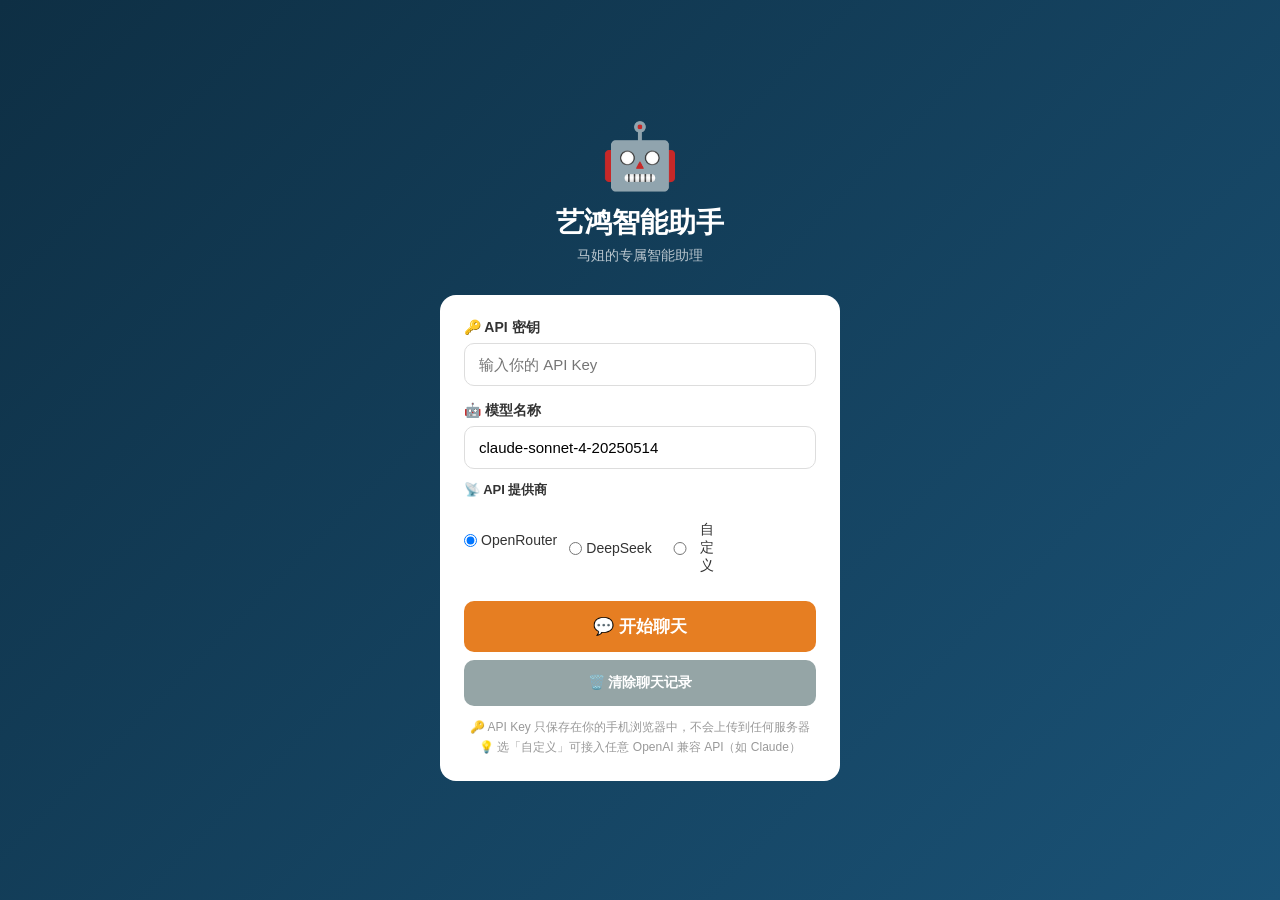
==== commit 31f8f962: "Add persistent chat history via localStorage Messages are saved to localStorage and restored on page" ====
--- a/assistant.html
+++ b/assistant.html
@@ -338,6 +338,7 @@
         </div>
 
         <button class="setup-btn" onclick="startChat()">💬 开始聊天</button>
+        <button class="setup-btn" type="button" style="background:#95a5a6;margin-top:8px;font-size:14px;" onclick="clearHistory();return false;">🗑️ 清除聊天记录</button>
         <div class="setup-tip">
             🔑 API Key 只保存在你的手机浏览器中，不会上传到任何服务器<br>
             💡 选「自定义」可接入任意 OpenAI 兼容 API（如 Claude）
@@ -381,8 +382,10 @@
 
 <script>
 /* ========== 状态 ========== */
-let messages = [];
+let messages = [];      // 聊天记录 [{ role, content, timestamp }]
 let isSending = false;
+const HISTORY_KEY = 'yihong_chat_history';
+const MAX_HISTORY = 100;
 
 /* ========== 本地存储 ========== */
 const STORAGE_KEY = 'yihong_quote_config';
@@ -454,6 +457,8 @@
     saveConfig();
     document.getElementById('setupPage').classList.add('hidden');
     document.getElementById('chatPage').classList.add('active');
+    // 加载历史聊天记录
+    loadHistory();
 }
 
 function showSettings() {
@@ -582,7 +587,7 @@
 }
 
 /* ========== 消息气泡 ========== */
-function addMessage(text, role, extraHtml) {
+function renderMessageToDOM(text, role, extraHtml) {
     const welcome = document.getElementById('welcomeMsg');
     if (welcome) welcome.style.display = 'none';
 
@@ -599,6 +604,47 @@
     `;
     list.appendChild(div);
     list.scrollTop = list.scrollHeight;
+}
+
+function addMessage(text, role, extraHtml) {
+    renderMessageToDOM(text, role, extraHtml);
+    // 保存到聊天记录（不含图片，只存文字）
+    if (!extraHtml) {
+        messages.push({ role, content: text, timestamp: Date.now() });
+        saveHistory();
+    }
+}
+
+function saveHistory() {
+    try {
+        if (messages.length > MAX_HISTORY) {
+            messages = messages.slice(-MAX_HISTORY);
+        }
+        localStorage.setItem(HISTORY_KEY, JSON.stringify(messages));
+    } catch(e) { /* localStorage 满了就算了 */ }
+}
+
+function loadHistory() {
+    try {
+        const saved = localStorage.getItem(HISTORY_KEY);
+        if (saved) {
+            messages = JSON.parse(saved);
+            for (const msg of messages) {
+                renderMessageToDOM(msg.content, msg.role);
+            }
+            return messages.length > 0;
+        }
+    } catch(e) {}
+    return false;
+}
+
+function clearHistory() {
+    if (messages.length === 0) return;
+    if (!confirm('确定清除所有聊天记录吗？')) return;
+    messages = [];
+    localStorage.removeItem(HISTORY_KEY);
+    const list = document.getElementById('messageList');
+    list.innerHTML = '<div class="welcome-msg" id="welcomeMsg">\n            <div class="icon">👋</div>\n            <h3>马姐，您好！</h3>\n            <p>我是小艺，有什么需要帮忙的尽管说~</p>\n            <div class="tips">\n                <div>📌 试试问我：</div>\n                <div>"帮我算个60㎡展台的报价"</div>\n                <div>"客户说贵了，帮我写个回复"</div>\n                <div>"帮我写一份展会通知"</div>\n            </div>\n        </div>';
 }
 
 function showTyping() {
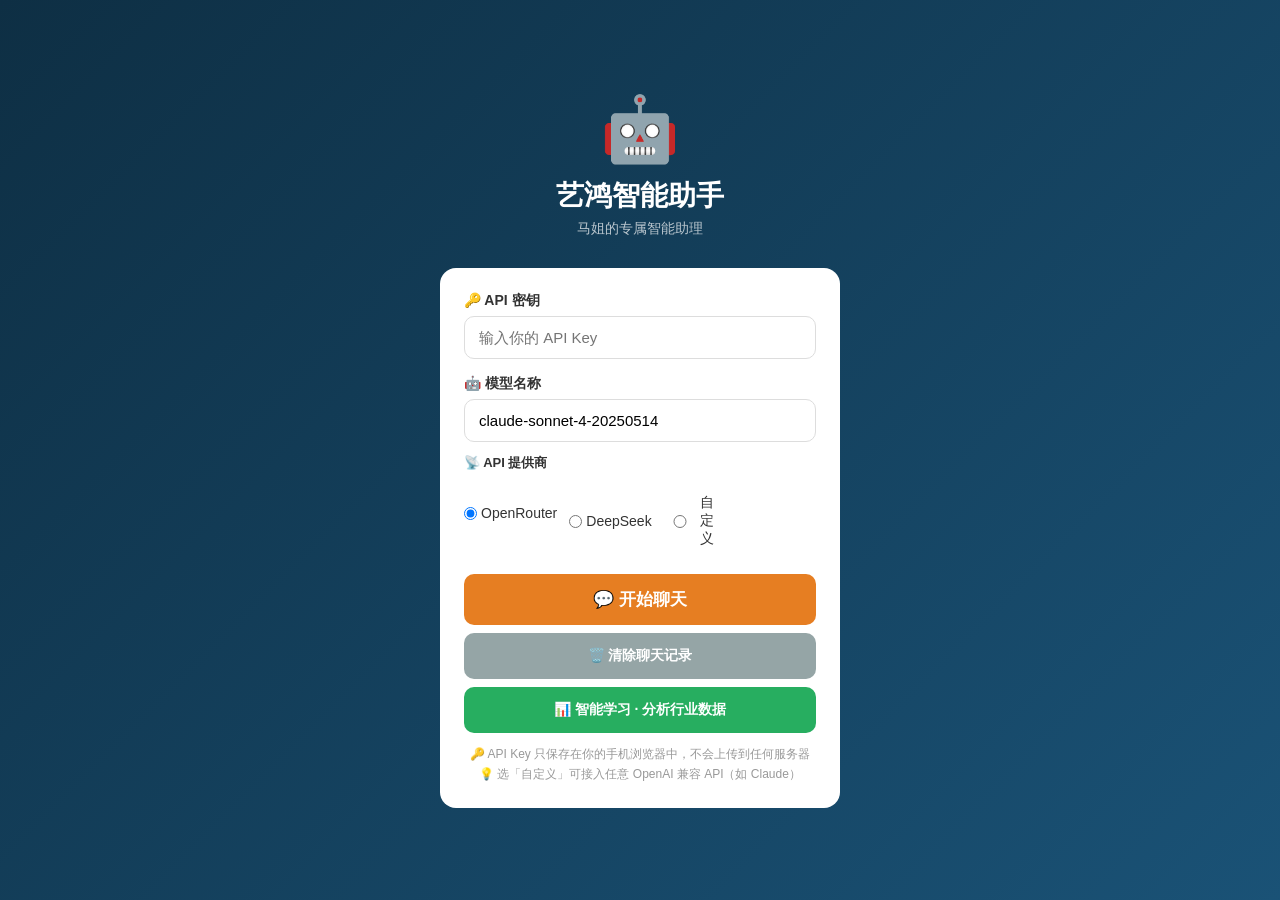
==== commit 4a538c4b: "Add conversation recording, smart learning, and data export Auto-records every Q&A to localStorage (" ====
--- a/assistant.html
+++ b/assistant.html
@@ -339,6 +339,9 @@
 
         <button class="setup-btn" onclick="startChat()">💬 开始聊天</button>
         <button class="setup-btn" type="button" style="background:#95a5a6;margin-top:8px;font-size:14px;" onclick="clearHistory();return false;">🗑️ 清除聊天记录</button>
+        <button class="setup-btn" id="learnBtn" type="button" style="background:#27ae60;margin-top:8px;font-size:14px;" onclick="startLearning();return false;">📊 智能学习 · 分析行业数据</button>
+        <div id="learningResult" style="display:none;margin-top:12px;background:#f8f9fa;border-radius:10px;padding:14px;font-size:13px;line-height:1.6;white-space:pre-wrap;max-height:300px;overflow-y:auto;border:1px solid #e8e8e8;"></div>
+        <button id="exportBtn" type="button" class="setup-btn" style="display:none;margin-top:8px;font-size:14px;background:#8e44ad;" onclick="exportLearningData()">💾 导出数据到 D 盘</button>
         <div class="setup-tip">
             🔑 API Key 只保存在你的手机浏览器中，不会上传到任何服务器<br>
             💡 选「自定义」可接入任意 OpenAI 兼容 API（如 Claude）
@@ -386,6 +389,9 @@
 let isSending = false;
 const HISTORY_KEY = 'yihong_chat_history';
 const MAX_HISTORY = 100;
+const CONVERSATION_LOG_KEY = 'yihong_conversation_log';
+const INSIGHTS_KEY = 'yihong_insights';
+const MAX_LOG = 500;
 
 /* ========== 本地存储 ========== */
 const STORAGE_KEY = 'yihong_quote_config';
@@ -520,7 +526,7 @@
 
 ## 报价特别说明
 当马姐让你写报价或算价格时，直接算好完整的给她，格式清晰，包含项目清单、小计、税和总价。
-涉及大金额时提醒她「建议和工厂确认一下」。`;
+涉及大金额时提醒她「建议和工厂确认一下」。${getInsightContext()}`;
 }
 
 /* ========== 发送消息 ========== */
@@ -558,6 +564,8 @@
         const reply = await callAPI(text, currentFiles);
         hideTyping();
         addMessage(reply, 'bot');
+        // 自动记录对话到行业数据
+        recordConversation(text, reply);
     } catch(err) {
         hideTyping();
         const msg = err.message + '';
@@ -645,6 +653,170 @@
     localStorage.removeItem(HISTORY_KEY);
     const list = document.getElementById('messageList');
     list.innerHTML = '<div class="welcome-msg" id="welcomeMsg">\n            <div class="icon">👋</div>\n            <h3>马姐，您好！</h3>\n            <p>我是小艺，有什么需要帮忙的尽管说~</p>\n            <div class="tips">\n                <div>📌 试试问我：</div>\n                <div>"帮我算个60㎡展台的报价"</div>\n                <div>"客户说贵了，帮我写个回复"</div>\n                <div>"帮我写一份展会通知"</div>\n            </div>\n        </div>';
+}
+
+/* ========== 数据记录 & 行业学习 ========== */
+function recordConversation(userMsg, botReply) {
+    if (!userMsg || !botReply) return;
+    try {
+        var log = [];
+        var saved = localStorage.getItem(CONVERSATION_LOG_KEY);
+        if (saved) log = JSON.parse(saved);
+        log.push({
+            time: new Date().toISOString(),
+            ask: userMsg,
+            reply: botReply.substring(0, 500)
+        });
+        if (log.length > MAX_LOG) log = log.slice(-MAX_LOG);
+        localStorage.setItem(CONVERSATION_LOG_KEY, JSON.stringify(log));
+    } catch(e) {}
+}
+
+function getInsightContext() {
+    try {
+        var saved = localStorage.getItem(INSIGHTS_KEY);
+        if (saved) {
+            var insights = JSON.parse(saved);
+            if (insights && insights.content) {
+                return '\n\n## 从历史对话中学习的行业经验\n以下是 AI 分析马姐对话后总结的行业经验，你在回答时应该参考这些：\n\n' + insights.content + '\n\n（来源：最近' + insights.conversationCount + '条对话的智能分析）';
+            }
+        }
+    } catch(e) {}
+    return '';
+}
+
+async function startLearning() {
+    var logStr = localStorage.getItem(CONVERSATION_LOG_KEY);
+    if (!logStr) { alert('还没有对话记录，先用一段时间再来~'); return; }
+    var log = JSON.parse(logStr);
+    if (log.length < 5) { alert('对话还不够多（至少需要 5 条），再用用再来~'); return; }
+
+    var btn = document.getElementById('learnBtn');
+    var resultDiv = document.getElementById('learningResult');
+    if (!btn || !resultDiv) return;
+
+    btn.textContent = '⏳ 正在分析中...';
+    btn.disabled = true;
+    resultDiv.style.display = 'block';
+    resultDiv.innerHTML = '<em>⏳ AI 正在分析 ' + log.length + ' 条对话，请稍等...</em>';
+
+    var recent = log.slice(-50);
+    var convText = '';
+    for (var i = 0; i < recent.length; i++) {
+        convText += '问：' + recent[i].ask + '\n答：' + recent[i].reply + '\n---\n';
+    }
+
+    var analyzePrompt = '请分析以下展览行业客户对话记录，提取：\n\n1. **高频问题**（客户/马姐反复问到的事）\n2. **客户痛点**（客户在意什么、反复担心的点）\n3. **报价规律**（不同地区/类型有什么价格变化趋势）\n4. **助手改进建议**（小艺哪里答得不够好，应该怎么改进）\n5. **行业关键词**（5-10个当前最常涉及的关键词）\n\n对话记录：\n' + convText + '\n请用中文输出，分点清晰，适合直接给马姐阅读。';
+
+    try {
+        var insights = await callAPIRaw(
+            '你是一个展览行业数据分析师。你的任务是从客户对话中提取有价值的行业洞察。',
+            analyzePrompt
+        );
+        localStorage.setItem(INSIGHTS_KEY, JSON.stringify({
+            time: new Date().toISOString(),
+            content: insights,
+            conversationCount: recent.length
+        }));
+        resultDiv.innerHTML = '<strong>📊 分析完成！</strong>（基于最近 ' + recent.length + ' 条对话）\n\n' + insights;
+        document.getElementById('exportBtn').style.display = 'block';
+    } catch(e) {
+        resultDiv.innerHTML = '<span style="color:#e74c3c;">❌ 分析失败：' + e.message + '</span>';
+    }
+    btn.textContent = '📊 智能学习 · 分析行业数据';
+    btn.disabled = false;
+}
+
+async function callAPIRaw(systemPrompt, userPrompt) {
+    var apiKey = document.getElementById('apiKey').value.trim();
+    var model = document.getElementById('modelName').value.trim() || 'claude-sonnet-4-20250514';
+    var provider = document.querySelector('input[name="provider"]:checked');
+    var useOpenRouter = provider && provider.value === 'openrouter';
+    var useDeepSeek = provider && provider.value === 'deepseek';
+
+    var url, headers;
+    if (useOpenRouter) {
+        url = 'https://openrouter.ai/api/v1/chat/completions';
+        headers = { 'Authorization': 'Bearer ' + apiKey, 'Content-Type': 'application/json', 'HTTP-Referer': window.location.origin, 'X-Title': '艺鸿助手' };
+    } else if (useDeepSeek) {
+        url = 'https://api.deepseek.com/v1/chat/completions';
+        headers = { 'Authorization': 'Bearer ' + apiKey, 'Content-Type': 'application/json' };
+    } else {
+        var baseUrl = document.getElementById('customApiUrl').value.trim();
+        if (!baseUrl) baseUrl = 'https://xiaoma.best/v1';
+        if (baseUrl.endsWith('/')) baseUrl = baseUrl.slice(0, -1);
+        url = baseUrl + '/chat/completions';
+        headers = { 'Authorization': 'Bearer ' + apiKey, 'Content-Type': 'application/json' };
+    }
+
+    var body = {
+        model: model,
+        messages: [
+            { role: 'system', content: systemPrompt },
+            { role: 'user', content: userPrompt }
+        ],
+        max_tokens: 2048,
+        temperature: 0.5
+    };
+
+    var resp = await fetch(url, { method: 'POST', headers: headers, body: JSON.stringify(body) });
+    if (!resp.ok) {
+        var errText = await resp.text();
+        throw new Error('API ' + resp.status + ': ' + errText.substring(0, 200));
+    }
+    var data = await resp.json();
+    return data.choices[0].message.content;
+}
+
+async function exportLearningData() {
+    var logStr = localStorage.getItem(CONVERSATION_LOG_KEY);
+    var insightsStr = localStorage.getItem(INSIGHTS_KEY);
+
+    var md = '# 艺鸿行业数据报告\n';
+    md += '> 导出时间：' + new Date().toLocaleString('zh-CN') + '\n';
+    md += '> 公司：厦门市艺鸿会议展览服务有限公司\n\n---\n\n';
+
+    if (insightsStr) {
+        var insights = JSON.parse(insightsStr);
+        md += '## 📊 最新行业分析\n';
+        md += '> 基于 ' + insights.conversationCount + ' 条对话 | 分析时间：' + new Date(insights.time).toLocaleString('zh-CN') + '\n\n';
+        md += insights.content + '\n\n---\n\n';
+    }
+
+    if (logStr) {
+        var log = JSON.parse(logStr);
+        md += '## 💬 对话记录（共 ' + log.length + ' 条）\n\n';
+        for (var i = log.length - 1; i >= 0; i--) {
+            var entry = log[i];
+            md += '### ' + new Date(entry.time).toLocaleString('zh-CN') + '\n';
+            md += '**马姐问：** ' + entry.ask + '\n\n';
+            md += '**小艺答：** ' + entry.reply + '\n\n---\n\n';
+        }
+    }
+
+    var blob = new Blob([md], { type: 'text/markdown;charset=utf-8' });
+    var filename = '艺鸿行业数据_' + new Date().toISOString().slice(0,10) + '.md';
+
+    try {
+        var handle = await window.showSaveFilePicker({
+            suggestedName: filename,
+            types: [{ description: 'Markdown', accept: { 'text/markdown': ['.md'] } }]
+        });
+        var writable = await handle.createWritable();
+        await writable.write(blob);
+        await writable.close();
+        alert('✅ 已保存！建议放到 D:\\艺鸿行业数据\\ 文件夹');
+    } catch(e) {
+        var a = document.createElement('a');
+        a.href = URL.createObjectURL(blob);
+        a.download = filename;
+        document.body.appendChild(a);
+        a.click();
+        document.body.removeChild(a);
+        setTimeout(function() {
+            alert('💡 文件已下载！请移动到 D:\\艺鸿行业数据\\ 文件夹中保存');
+        }, 500);
+    }
 }
 
 function showTyping() {
